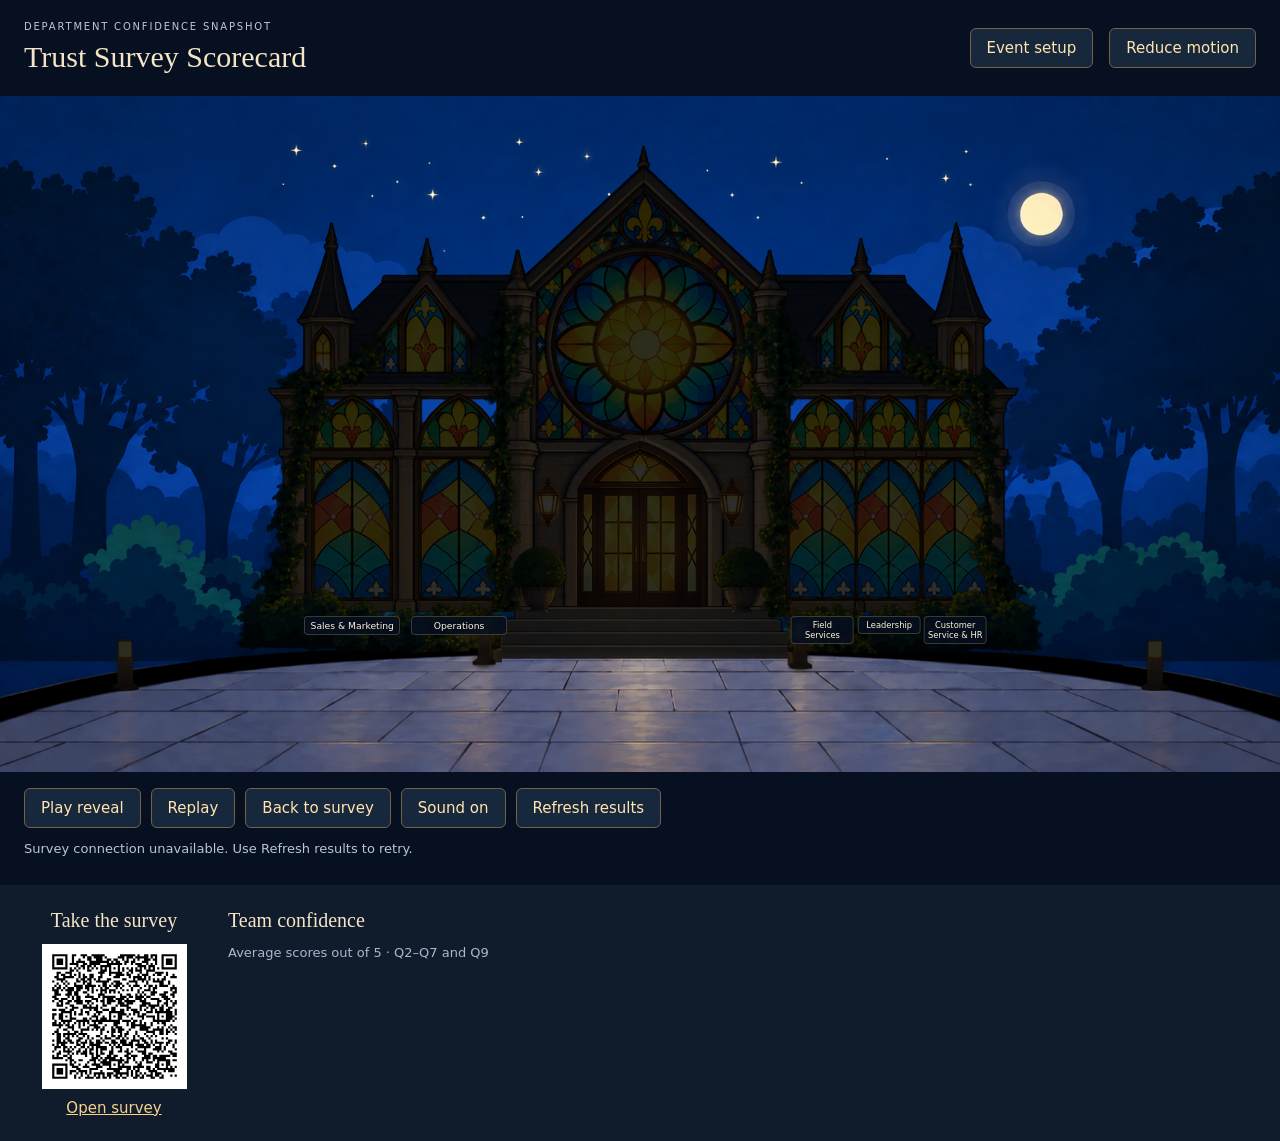
==== index.html @ 2cd88a57 "Load survey.js v=new26" ====
<!doctype html><html lang="en"><head><meta charset="utf-8"><meta name="viewport" content="width=device-width,initial-scale=1"><meta http-equiv="Cache-Control" content="no-cache"><title>Trust Survey Scorecard</title><link rel="stylesheet" href="survey.css?v=new26"></head><body>
<header><div><small>DEPARTMENT CONFIDENCE SNAPSHOT</small><h1>Trust Survey Scorecard</h1></div><button id="settings-open">Event setup</button><button id="access" aria-pressed="false">Reduce motion</button></header>
<main><section class="scene" aria-label="Survey chapel"><img src="assets/layers/00_bg.png" alt="Moonlit woodland"><div id="art"></div><div id="rose" class="result" aria-live="polite"></div><div id="door" class="result"><strong id="percentage"></strong><span>trust their team</span></div><div id="labels"></div></section>
<footer><div class="controls"><button id="play">Play reveal</button><button id="replay">Replay</button><button id="reset">Back to survey</button><button id="sound" aria-pressed="false">Sound on</button><button id="refresh">Refresh results</button></div><p id="status" role="status">Loading survey…</p></footer><section id="reference"><aside><h2>Take the survey</h2><div id="qr" role="link" tabindex="0" aria-label="Open the survey"></div><a id="survey-link" target="_blank" rel="noopener">Open survey</a></aside><section class="scores"><h2>Team confidence</h2><p>Average scores out of 5 · Q2–Q7 and Q9</p><div class="table-scroll"><table id="scores"></table></div></section></section></main>
<dialog id="settings"><form method="dialog"><h2>Event setup</h2><p>Connect a published survey endpoint, or load an exported CSV for this event.</p><label>Live results URL<input id="source-url" type="url" placeholder="https://…"></label><label>Survey form URL<input id="form-url" type="url" placeholder="https://…"></label><label>Or import survey responses<input id="csv-file" type="file" accept=".csv,text/csv"></label><p id="setup-status" role="status"></p><div class="controls"><button id="save-settings" type="button">Save connection</button><button id="default-settings" type="button">Restore default</button><button>Close</button></div></form></dialog>
<script src="js/vendor/qrcode.js"></script><script src="js/config.js"></script><script src="js/datasource.js"></script><script src="js/chapel-data.js"></script><script src="js/qrdisplay.js"></script><script src="js/colorutils.js"></script><script src="js/audio.js"></script><script src="glass.js?v=new26"></script><script src="survey.js?v=new26"></script></body></html>
---- survey.css ----
*{box-sizing:border-box}body{margin:0;background:#061020;color:#f4e5c7;font:15px system-ui,sans-serif}header,footer{padding:16px 24px;max-width:1726px;margin:auto}header{display:flex;justify-content:space-between;align-items:center;gap:16px}small{font-size:10px;letter-spacing:.18em;color:#bdc8d7}h1{font:500 clamp(19px,3vw,30px) Georgia,serif;margin:6px 0}h2{font:500 20px Georgia,serif;margin:0 0 12px}main{max-width:1726px;margin:auto}.scene{position:relative;aspect-ratio:1726/911;isolation:isolate;overflow:hidden}.scene img,#art,#labels{position:absolute;inset:0;width:100%;height:100%}#art{filter:brightness(.38)}.scene img{display:block}.result{position:absolute;transform:translate(-50%,-50%);text-align:center;opacity:0;pointer-events:none;color:#fff5d8;text-shadow:0 2px 5px #160d03,0 0 8px #160d03;background:#271b10c9;border:1px solid #e4c07688;border-radius:6px;padding:5px 9px;z-index:12}#rose{left:50.35%;top:36.77%;max-width:15%;font:bold clamp(10px,1.5vw,27px) Georgia,serif;overflow-wrap:anywhere}#door{left:50%;top:66.4%;width:8.3%}#door strong{display:block;font:bold clamp(13px,2.4vw,40px) Georgia,serif}#door span{font-size:clamp(6px,.7vw,12px);display:block}.team-label{position:absolute;top:75%;transform:translateX(-50%);width:7%;text-align:center;background:#061020dd;border:1px solid #a9945c55;border-radius:4px;padding:3px;color:#fff2d6;font-size:clamp(6px,.65vw,12px)}#reference{display:grid;grid-template-columns:180px 1fr;gap:24px;padding:24px;background:#101c2c}#reference aside{text-align:center}#qr{background:white;padding:8px;width:145px;margin:0 auto 10px}#qr svg{display:block;width:100%;height:auto}a{color:#f6d48b}.scores p{color:#aab8cb;font-size:13px}.table-scroll{overflow:auto}table{border-collapse:collapse;width:100%;font-size:13px}th,td{padding:9px 10px;border-bottom:1px solid #314055;text-align:center}th:first-child{text-align:left}td .score{display:inline-block;border-bottom:3px solid var(--score-color);padding:3px 6px}button{border:1px solid #726144;border-radius:6px;background:#18283c;color:#ffe5b0;padding:10px 16px;font:inherit;cursor:pointer}button:disabled{opacity:.4;cursor:wait}button:focus-visible,a:focus-visible,[tabindex]:focus-visible{outline:3px solid #efc674;outline-offset:4px}.controls{display:flex;gap:10px;flex-wrap:wrap}#status{font-size:13px;color:#b8c6d7}.presenting #reference{display:none}.presenting #labels{opacity:0}.revealed .result{opacity:1}.revealed #labels{opacity:1}.hidden{display:none!important}@media(max-width:700px){header,footer{padding:12px}#reference{grid-template-columns:1fr;padding:16px}#reference aside{display:flex;align-items:center;justify-content:center;gap:18px}#qr{width:100px;margin:0}.team-label{top:76%}button{font-size:12px;padding:8px}#door{padding:3px}#rose{padding:3px}}
#art{filter:none}.result{transition:opacity .2s linear}.animating #labels{visibility:hidden}.animating .controls button:not(#reset){visibility:hidden}.animating header{opacity:.35;transition:opacity 1s}#art img{transform:none;opacity:1}
header{flex-wrap:wrap}header>div{margin-right:auto}dialog{max-width:560px;width:90%;background:#101c2c;color:#f4e5c7;border:1px solid #b79551;border-radius:12px;padding:28px}dialog::backdrop{background:#000a}dialog label{display:block;margin:18px 0}dialog input{display:block;width:100%;padding:10px;margin-top:8px;background:#071020;color:#fff;border:1px solid #8d7954;border-radius:4px}.scores th,.scores td{font-size:14px}#reference aside{align-self:start}#settings-open,#access{position:static}.scene{container-type:inline-size}#rose{font-size:clamp(9px,1.55cqw,27px);width:14%;max-width:14%;background:transparent;border:0;color:#281706;text-shadow:0 1px 2px #ffeec1,0 0 10px #fff1b8}#labels .team-label{font-size:clamp(6px,.72cqw,13px);top:77%;width:7.5%}#door{background:#20160899}
footer{position:relative;bottom:auto;background:#061020;max-width:1726px;width:100%}#labels .team-label:nth-child(n+3){width:4.9%;font-size:clamp(6px,.65cqw,12px)}
.scene{width:min(100%,calc((100svh - 185px)*1.8946));margin-inline:auto}#reference{max-width:1400px;margin:auto}
#sparks{position:absolute;inset:0;z-index:40;pointer-events:none;mix-blend-mode:screen}
#sparks canvas{width:100%;height:100%;display:block}
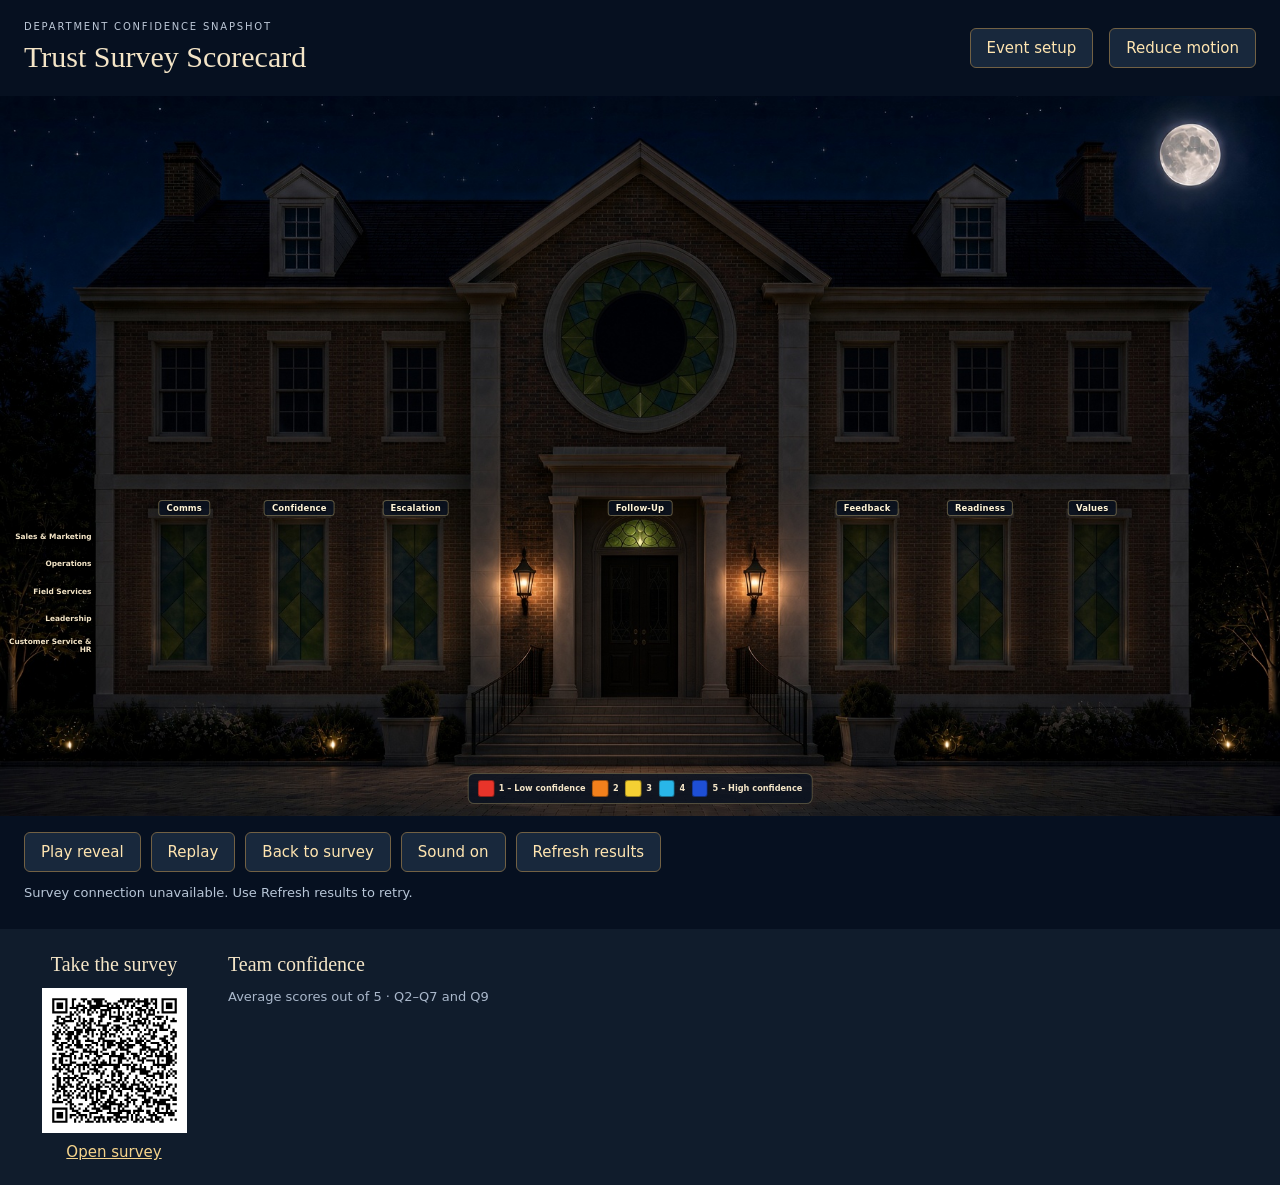
==== commit a1b2116a: "Colonial house reveal: new 16:9 scene, per-window score colours, sound in video Co-Authored-By: Clau" ====
--- a/index.html
+++ b/index.html
@@ -1,6 +1,6 @@
-<!doctype html><html lang="en"><head><meta charset="utf-8"><meta name="viewport" content="width=device-width,initial-scale=1"><meta http-equiv="Cache-Control" content="no-cache"><title>Trust Survey Scorecard</title><link rel="stylesheet" href="survey.css?v=new26"></head><body>
+<!doctype html><html lang="en"><head><meta charset="utf-8"><meta name="viewport" content="width=device-width,initial-scale=1"><meta http-equiv="Cache-Control" content="no-cache"><title>Trust Survey Scorecard</title><link rel="stylesheet" href="survey.css?v=house3"></head><body>
 <header><div><small>DEPARTMENT CONFIDENCE SNAPSHOT</small><h1>Trust Survey Scorecard</h1></div><button id="settings-open">Event setup</button><button id="access" aria-pressed="false">Reduce motion</button></header>
-<main><section class="scene" aria-label="Survey chapel"><img src="assets/layers/00_bg.png" alt="Moonlit woodland"><div id="art"></div><div id="rose" class="result" aria-live="polite"></div><div id="door" class="result"><strong id="percentage"></strong><span>trust their team</span></div><div id="labels"></div></section>
+<main><section class="scene" aria-label="Survey house"><img id="poster" src="assets/house-night.jpg" alt=""><img id="lit" src="assets/house-lit.jpg" alt=""><div id="labels"></div><div id="rose" class="result" aria-live="polite"></div><div id="door" class="result"><strong id="percentage"></strong><span>trust their team</span></div></section>
 <footer><div class="controls"><button id="play">Play reveal</button><button id="replay">Replay</button><button id="reset">Back to survey</button><button id="sound" aria-pressed="false">Sound on</button><button id="refresh">Refresh results</button></div><p id="status" role="status">Loading survey…</p></footer><section id="reference"><aside><h2>Take the survey</h2><div id="qr" role="link" tabindex="0" aria-label="Open the survey"></div><a id="survey-link" target="_blank" rel="noopener">Open survey</a></aside><section class="scores"><h2>Team confidence</h2><p>Average scores out of 5 · Q2–Q7 and Q9</p><div class="table-scroll"><table id="scores"></table></div></section></section></main>
 <dialog id="settings"><form method="dialog"><h2>Event setup</h2><p>Connect a published survey endpoint, or load an exported CSV for this event.</p><label>Live results URL<input id="source-url" type="url" placeholder="https://…"></label><label>Survey form URL<input id="form-url" type="url" placeholder="https://…"></label><label>Or import survey responses<input id="csv-file" type="file" accept=".csv,text/csv"></label><p id="setup-status" role="status"></p><div class="controls"><button id="save-settings" type="button">Save connection</button><button id="default-settings" type="button">Restore default</button><button>Close</button></div></form></dialog>
-<script src="js/vendor/qrcode.js"></script><script src="js/config.js"></script><script src="js/datasource.js"></script><script src="js/chapel-data.js"></script><script src="js/qrdisplay.js"></script><script src="js/colorutils.js"></script><script src="js/audio.js"></script><script src="glass.js?v=new26"></script><script src="survey.js?v=new26"></script></body></html>
+<script src="js/vendor/qrcode.js"></script><script src="js/config.js"></script><script src="js/datasource.js"></script><script src="js/chapel-data.js"></script><script src="js/qrdisplay.js"></script><script src="js/colorutils.js"></script><script src="survey.js?v=house3"></script></body></html>
--- a/survey.css
+++ b/survey.css
@@ -5,3 +5,28 @@
 .scene{width:min(100%,calc((100svh - 185px)*1.8946));margin-inline:auto}#reference{max-width:1400px;margin:auto}
 #sparks{position:absolute;inset:0;z-index:40;pointer-events:none;mix-blend-mode:screen}
 #sparks canvas{width:100%;height:100%;display:block}
+
+/* ---- colonial house scene (16:9, coordinates are % of the 1792x1008 artwork) ---- */
+main{max-width:1920px}
+.scene{aspect-ratio:16/9;container-type:inline-size;background:#040a18}
+.scene #poster,.scene #lit{position:absolute;inset:0;width:100%;height:100%;object-fit:cover}
+#lit{opacity:0;transition:opacity 1.6s ease}
+#reveal-video{object-fit:cover!important}
+#tints{position:absolute;inset:0;z-index:2;pointer-events:none;opacity:0;transition:opacity .6s ease}
+#tints.on{opacity:1}
+.tint{position:absolute;mix-blend-mode:color}
+.tint.multiply{mix-blend-mode:multiply;opacity:.35}
+#labels{z-index:6;transition:opacity .5s ease}
+.qchip{position:absolute;transform:translateX(-50%);padding:.15cqw .55cqw;font:600 .66cqw/1.2 system-ui,sans-serif;letter-spacing:.02em;color:#fff5d8;background:#0a1220d9;border:1px solid #d9c07a66;border-radius:.3cqw;white-space:nowrap;text-shadow:0 1px 2px #000}
+.tlabel{position:absolute;right:calc(100% - 7.15%);width:6.7%;text-align:right;font:600 .58cqw/1.15 system-ui,sans-serif;color:#f4e5c7;text-shadow:0 1px 3px #000,0 0 6px #000;transform:translateY(-50%)}
+#legend{position:absolute;left:50%;bottom:1.6%;transform:translateX(-50%);display:flex;gap:.5cqw;align-items:stretch;padding:.5cqw .7cqw;background:#0a1220d9;border:1px solid #d9c07a55;border-radius:.5cqw}
+#legend div{display:flex;align-items:center;gap:.35cqw;font:600 .64cqw/1.15 system-ui,sans-serif;color:#f4e5c7;white-space:nowrap}
+#legend i{display:block;width:1.3cqw;height:1.3cqw;border-radius:.25cqw;border:1px solid #0006}
+.result{z-index:12}
+#rose{left:50%;top:33.3%;width:7%;background:none!important;border:0!important;text-shadow:0 1px 2px #fff8;color:#3b2a10;font:700 1.3cqw Georgia,serif;overflow-wrap:normal;padding:0}
+#door{left:50%;top:70%;width:6.4%;background:none!important;border:0!important;color:#2b1a06;text-shadow:0 1px 2px #ffe9b0aa;padding:0}
+#door strong{font:700 2.7cqw Georgia,serif!important}
+#door span{font:600 .6cqw system-ui!important;color:#2b1a06;text-shadow:0 1px 2px #ffe9b0aa}
+.revealed #labels{opacity:1}
+
+#tintcv{position:absolute;inset:0;width:100%;height:100%;z-index:2;pointer-events:none}
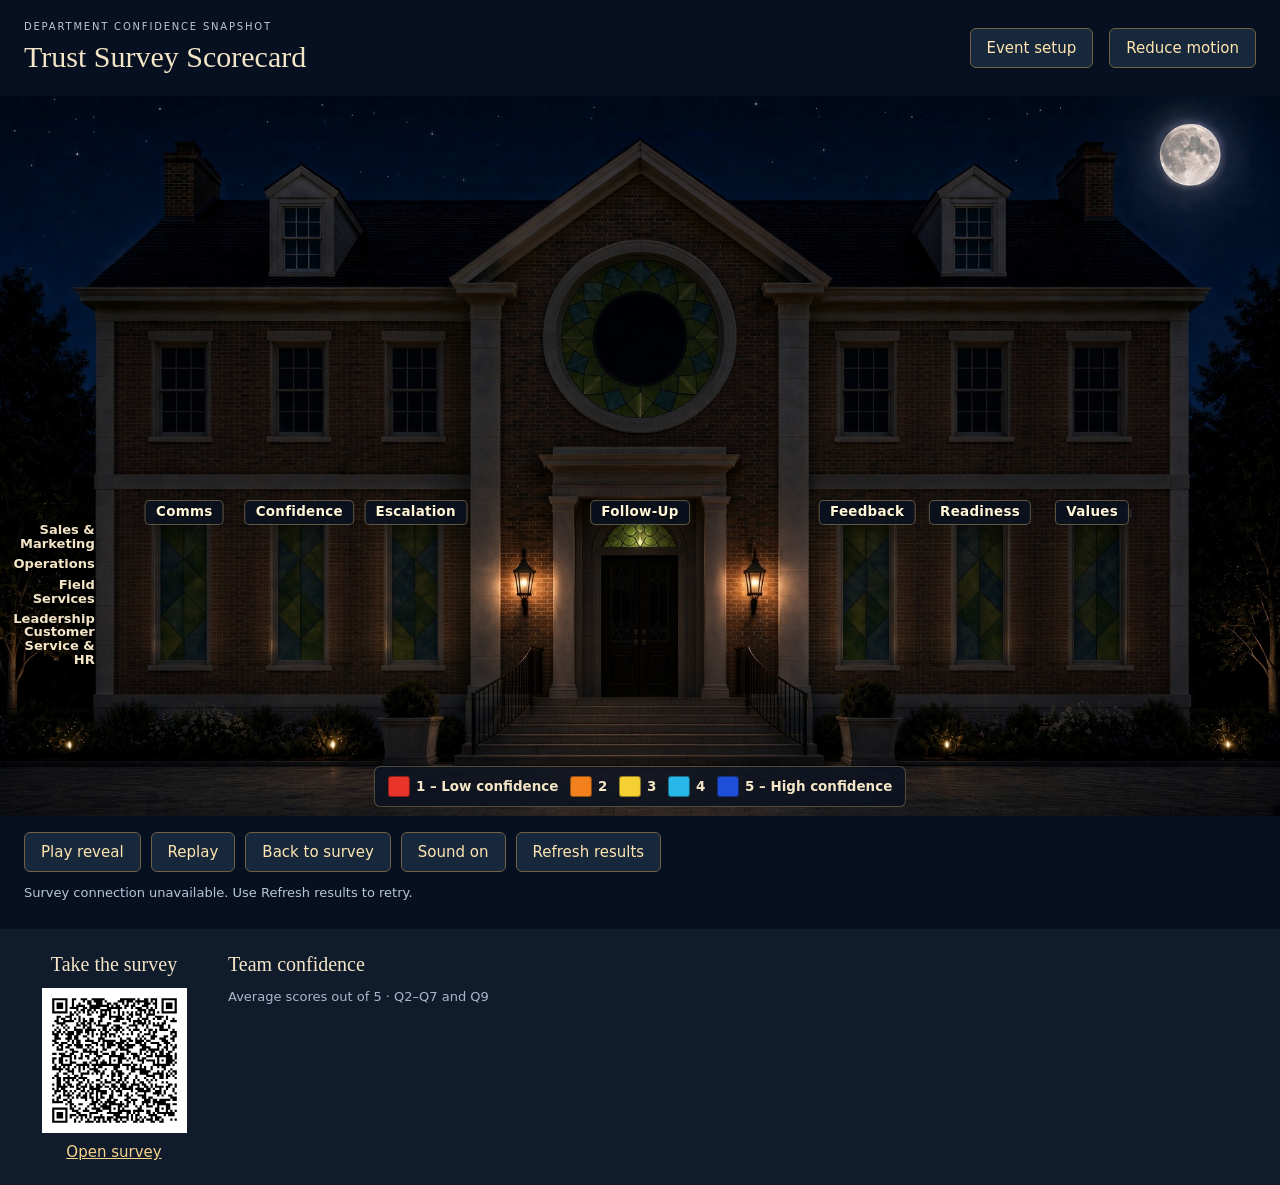
==== commit 2f4d0c66: "Door percentage counts up; larger labels, legend and door text Co-Authored-By: Claude Sonnet 5 <nore" ====
--- a/index.html
+++ b/index.html
@@ -1,6 +1,6 @@
-<!doctype html><html lang="en"><head><meta charset="utf-8"><meta name="viewport" content="width=device-width,initial-scale=1"><meta http-equiv="Cache-Control" content="no-cache"><title>Trust Survey Scorecard</title><link rel="stylesheet" href="survey.css?v=house3"></head><body>
+<!doctype html><html lang="en"><head><meta charset="utf-8"><meta name="viewport" content="width=device-width,initial-scale=1"><meta http-equiv="Cache-Control" content="no-cache"><title>Trust Survey Scorecard</title><link rel="stylesheet" href="survey.css?v=house5"></head><body>
 <header><div><small>DEPARTMENT CONFIDENCE SNAPSHOT</small><h1>Trust Survey Scorecard</h1></div><button id="settings-open">Event setup</button><button id="access" aria-pressed="false">Reduce motion</button></header>
 <main><section class="scene" aria-label="Survey house"><img id="poster" src="assets/house-night.jpg" alt=""><img id="lit" src="assets/house-lit.jpg" alt=""><div id="labels"></div><div id="rose" class="result" aria-live="polite"></div><div id="door" class="result"><strong id="percentage"></strong><span>trust their team</span></div></section>
 <footer><div class="controls"><button id="play">Play reveal</button><button id="replay">Replay</button><button id="reset">Back to survey</button><button id="sound" aria-pressed="false">Sound on</button><button id="refresh">Refresh results</button></div><p id="status" role="status">Loading survey…</p></footer><section id="reference"><aside><h2>Take the survey</h2><div id="qr" role="link" tabindex="0" aria-label="Open the survey"></div><a id="survey-link" target="_blank" rel="noopener">Open survey</a></aside><section class="scores"><h2>Team confidence</h2><p>Average scores out of 5 · Q2–Q7 and Q9</p><div class="table-scroll"><table id="scores"></table></div></section></section></main>
 <dialog id="settings"><form method="dialog"><h2>Event setup</h2><p>Connect a published survey endpoint, or load an exported CSV for this event.</p><label>Live results URL<input id="source-url" type="url" placeholder="https://…"></label><label>Survey form URL<input id="form-url" type="url" placeholder="https://…"></label><label>Or import survey responses<input id="csv-file" type="file" accept=".csv,text/csv"></label><p id="setup-status" role="status"></p><div class="controls"><button id="save-settings" type="button">Save connection</button><button id="default-settings" type="button">Restore default</button><button>Close</button></div></form></dialog>
-<script src="js/vendor/qrcode.js"></script><script src="js/config.js"></script><script src="js/datasource.js"></script><script src="js/chapel-data.js"></script><script src="js/qrdisplay.js"></script><script src="js/colorutils.js"></script><script src="survey.js?v=house3"></script></body></html>
+<script src="js/vendor/qrcode.js"></script><script src="js/config.js"></script><script src="js/datasource.js"></script><script src="js/chapel-data.js"></script><script src="js/qrdisplay.js"></script><script src="js/colorutils.js"></script><script src="survey.js?v=house5"></script></body></html>
--- a/survey.css
+++ b/survey.css
@@ -30,3 +30,15 @@
 .revealed #labels{opacity:1}
 
 #tintcv{position:absolute;inset:0;width:100%;height:100%;z-index:2;pointer-events:none}
+
+/* larger on-house text (readable from the back of a room) */
+.qchip{font-size:1.05cqw;padding:.25cqw .8cqw;border-radius:.4cqw}
+.tlabel{font-size:.92cqw;width:7.2%;right:calc(100% - 7.4%);line-height:1.1}
+#legend{padding:.7cqw 1cqw;gap:.9cqw;bottom:1.2%}
+#legend div{font-size:1.05cqw;gap:.5cqw}
+#legend i{width:1.7cqw;height:1.7cqw}
+#door{width:7.4%;top:69%}
+#door strong{font-size:3.5cqw!important;line-height:1}
+#door span{font-size:.95cqw!important;display:block;line-height:1.1;font-weight:700}
+.tlabel{font-size:1.02cqw}
+#door span{font-size:1.15cqw!important}
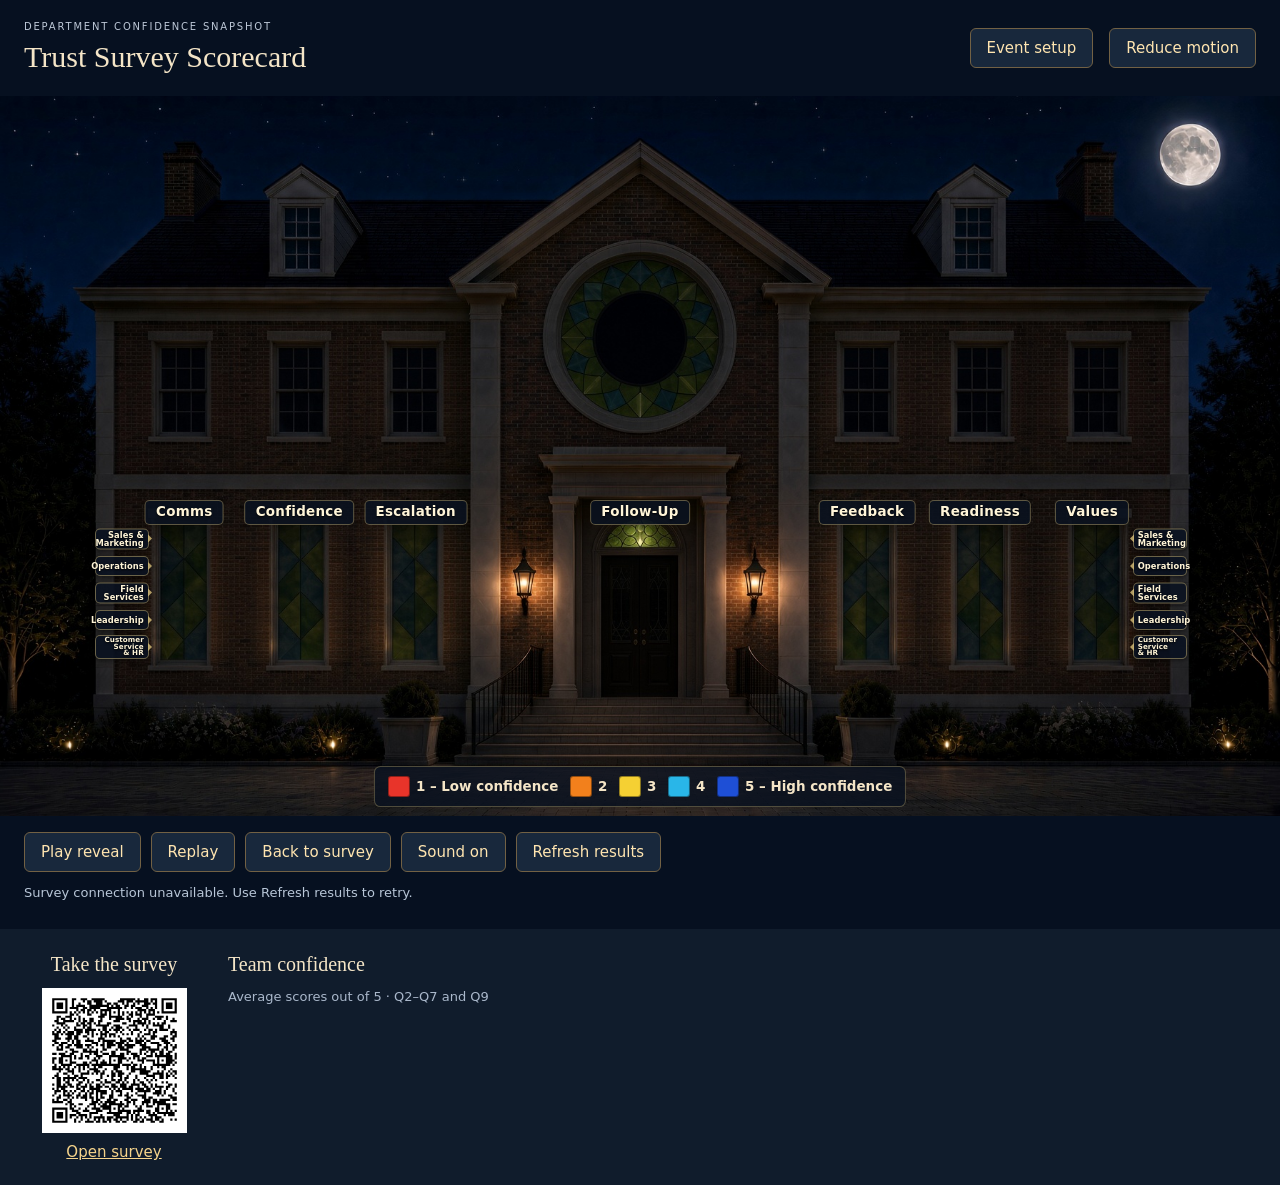
==== commit 60d3fb37: "Team panes and team labels on the house - js/team-panes.js: each question window is painted live fro" ====
--- a/index.html
+++ b/index.html
@@ -1,6 +1,6 @@
-<!doctype html><html lang="en"><head><meta charset="utf-8"><meta name="viewport" content="width=device-width,initial-scale=1"><meta http-equiv="Cache-Control" content="no-cache"><title>Trust Survey Scorecard</title><link rel="stylesheet" href="survey.css?v=house5"></head><body>
+<!doctype html><html lang="en"><head><meta charset="utf-8"><meta name="viewport" content="width=device-width,initial-scale=1"><meta http-equiv="Cache-Control" content="no-cache"><title>Trust Survey Scorecard</title><link rel="stylesheet" href="survey.css?v=house9"></head><body>
 <header><div><small>DEPARTMENT CONFIDENCE SNAPSHOT</small><h1>Trust Survey Scorecard</h1></div><button id="settings-open">Event setup</button><button id="access" aria-pressed="false">Reduce motion</button></header>
 <main><section class="scene" aria-label="Survey house"><img id="poster" src="assets/house-night.jpg" alt=""><img id="lit" src="assets/house-lit.jpg" alt=""><div id="labels"></div><div id="rose" class="result" aria-live="polite"></div><div id="door" class="result"><strong id="percentage"></strong><span>trust their team</span></div></section>
 <footer><div class="controls"><button id="play">Play reveal</button><button id="replay">Replay</button><button id="reset">Back to survey</button><button id="sound" aria-pressed="false">Sound on</button><button id="refresh">Refresh results</button></div><p id="status" role="status">Loading survey…</p></footer><section id="reference"><aside><h2>Take the survey</h2><div id="qr" role="link" tabindex="0" aria-label="Open the survey"></div><a id="survey-link" target="_blank" rel="noopener">Open survey</a></aside><section class="scores"><h2>Team confidence</h2><p>Average scores out of 5 · Q2–Q7 and Q9</p><div class="table-scroll"><table id="scores"></table></div></section></section></main>
 <dialog id="settings"><form method="dialog"><h2>Event setup</h2><p>Connect a published survey endpoint, or load an exported CSV for this event.</p><label>Live results URL<input id="source-url" type="url" placeholder="https://…"></label><label>Survey form URL<input id="form-url" type="url" placeholder="https://…"></label><label>Or import survey responses<input id="csv-file" type="file" accept=".csv,text/csv"></label><p id="setup-status" role="status"></p><div class="controls"><button id="save-settings" type="button">Save connection</button><button id="default-settings" type="button">Restore default</button><button>Close</button></div></form></dialog>
-<script src="js/vendor/qrcode.js"></script><script src="js/config.js"></script><script src="js/datasource.js"></script><script src="js/chapel-data.js"></script><script src="js/qrdisplay.js"></script><script src="js/colorutils.js"></script><script src="survey.js?v=house5"></script></body></html>
+<script src="js/vendor/qrcode.js"></script><script src="js/config.js"></script><script src="js/datasource.js"></script><script src="js/chapel-data.js"></script><script src="js/qrdisplay.js"></script><script src="js/colorutils.js"></script><script src="js/team-panes.js?v=house9"></script><script src="survey.js?v=house9"></script></body></html>
--- a/survey.css
+++ b/survey.css
@@ -18,7 +18,6 @@
 .tint.multiply{mix-blend-mode:multiply;opacity:.35}
 #labels{z-index:6;transition:opacity .5s ease}
 .qchip{position:absolute;transform:translateX(-50%);padding:.15cqw .55cqw;font:600 .66cqw/1.2 system-ui,sans-serif;letter-spacing:.02em;color:#fff5d8;background:#0a1220d9;border:1px solid #d9c07a66;border-radius:.3cqw;white-space:nowrap;text-shadow:0 1px 2px #000}
-.tlabel{position:absolute;right:calc(100% - 7.15%);width:6.7%;text-align:right;font:600 .58cqw/1.15 system-ui,sans-serif;color:#f4e5c7;text-shadow:0 1px 3px #000,0 0 6px #000;transform:translateY(-50%)}
 #legend{position:absolute;left:50%;bottom:1.6%;transform:translateX(-50%);display:flex;gap:.5cqw;align-items:stretch;padding:.5cqw .7cqw;background:#0a1220d9;border:1px solid #d9c07a55;border-radius:.5cqw}
 #legend div{display:flex;align-items:center;gap:.35cqw;font:600 .64cqw/1.15 system-ui,sans-serif;color:#f4e5c7;white-space:nowrap}
 #legend i{display:block;width:1.3cqw;height:1.3cqw;border-radius:.25cqw;border:1px solid #0006}
@@ -33,12 +32,26 @@
 
 /* larger on-house text (readable from the back of a room) */
 .qchip{font-size:1.05cqw;padding:.25cqw .8cqw;border-radius:.4cqw}
-.tlabel{font-size:.92cqw;width:7.2%;right:calc(100% - 7.4%);line-height:1.1}
 #legend{padding:.7cqw 1cqw;gap:.9cqw;bottom:1.2%}
 #legend div{font-size:1.05cqw;gap:.5cqw}
 #legend i{width:1.7cqw;height:1.7cqw}
 #door{width:7.4%;top:69%}
 #door strong{font-size:3.5cqw!important;line-height:1}
 #door span{font-size:.95cqw!important;display:block;line-height:1.1;font-weight:700}
-.tlabel{font-size:1.02cqw}
 #door span{font-size:1.15cqw!important}
+/* final lit picture has a dark wooden door and a detailed rose centre */
+#door strong{color:#fff3cf!important;text-shadow:0 0 .6cqw #000,0 .1cqw .3cqw #000!important}
+#door span{color:#fff3cf!important;text-shadow:0 0 .5cqw #000,0 .1cqw .25cqw #000!important}
+#rose{background:radial-gradient(circle,#fff6d8f2 0,#fff6d8ee 58%,#fff6d800 74%)!important;padding:.6cqw 0!important}
+/* labels (questions, teams) stay on the house at all times; the score guide hides during the reveal like #reference */
+.presenting #labels,.animating #labels,.revealed #labels,#labels{opacity:1!important;visibility:visible!important}
+.presenting #legend{display:none}
+
+/* team chips on the brick, centred on each pane row (same look as .qchip, small gold arrow toward the window) */
+.tchip{position:absolute;transform:translateY(-50%);width:4.2%;box-sizing:border-box;padding:.1cqw .3cqw;font:600 .65cqw/.98 system-ui,sans-serif;letter-spacing:.01em;color:#fff5d8;background:#0a1220e0;border:1px solid #d9c07a77;border-radius:.4cqw;white-space:pre;text-shadow:0 1px 2px #000;box-shadow:0 .1cqw .4cqw #0008;display:flex;align-items:center;min-height:1.55cqw}
+.tchip-L{justify-content:flex-end;text-align:right}
+.tchip-R{justify-content:flex-start;text-align:left}
+.tchip::after{content:'';position:absolute;top:50%;width:0;height:0;border:.32cqw solid transparent;transform:translateY(-50%)}
+.tchip-L::after{left:100%;border-left-color:#d9c07acc;border-right:0}
+.tchip-R::after{right:100%;border-right-color:#d9c07acc;border-left:0}
+.tchip-3{font-size:.56cqw;line-height:.9}
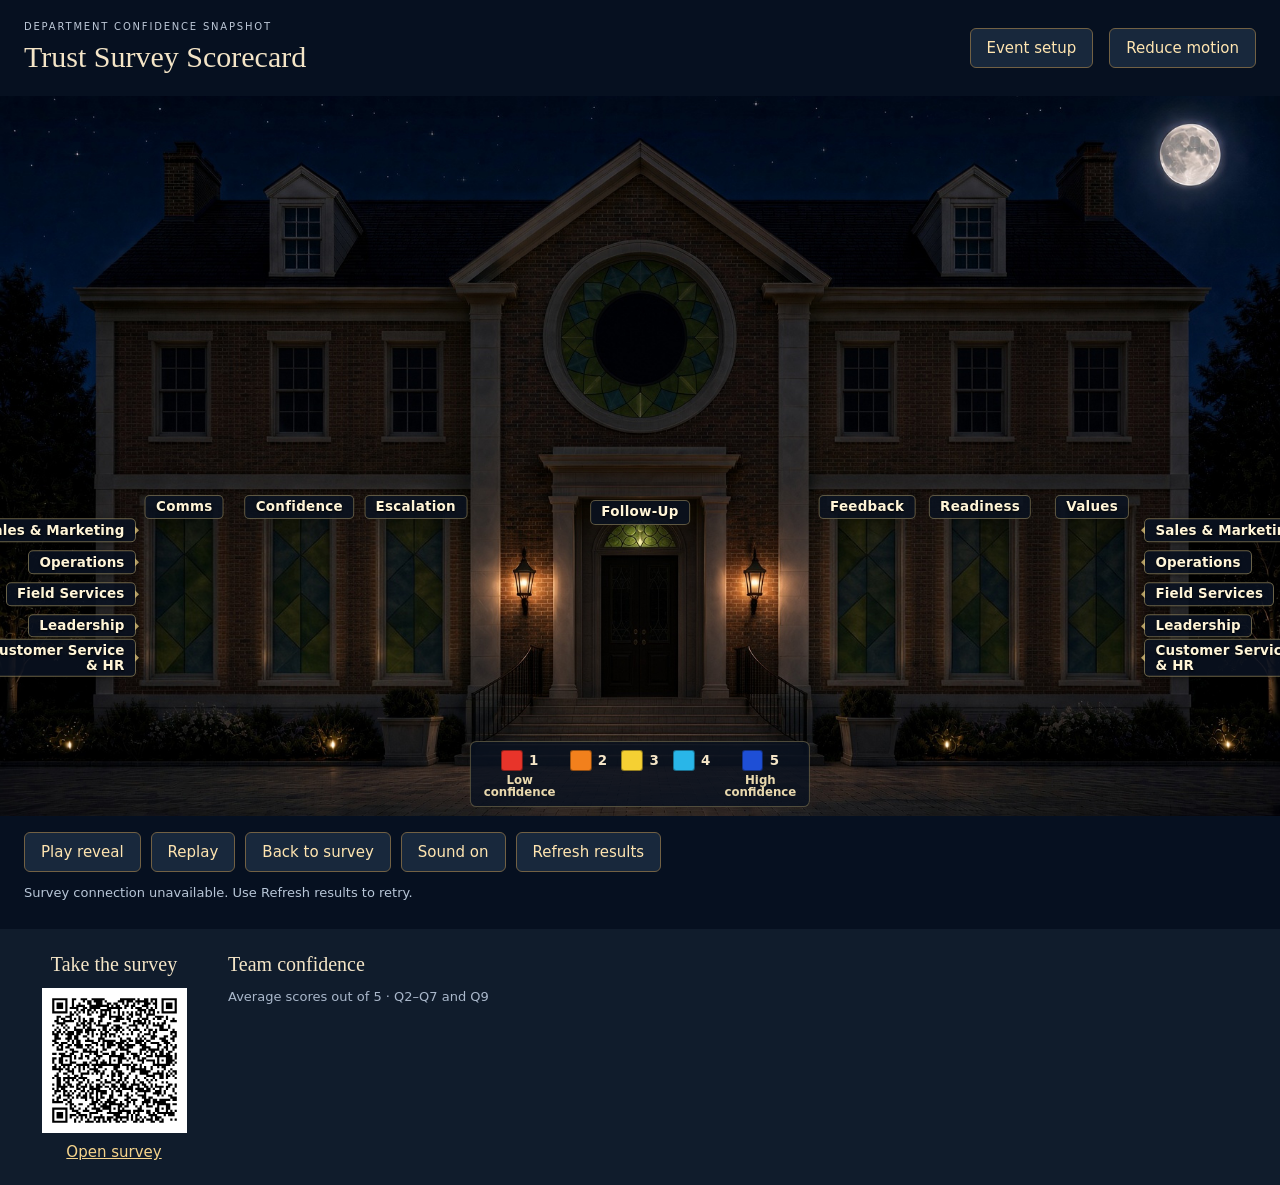
==== commit 0688e398: "Round 3 feedback: bigger lower windows, larger team names, compact stacked legend, more explosive re" ====
--- a/index.html
+++ b/index.html
@@ -1,6 +1,6 @@
-<!doctype html><html lang="en"><head><meta charset="utf-8"><meta name="viewport" content="width=device-width,initial-scale=1"><meta http-equiv="Cache-Control" content="no-cache"><title>Trust Survey Scorecard</title><link rel="stylesheet" href="survey.css?v=house9"></head><body>
+<!doctype html><html lang="en"><head><meta charset="utf-8"><meta name="viewport" content="width=device-width,initial-scale=1"><meta http-equiv="Cache-Control" content="no-cache"><title>Trust Survey Scorecard</title><link rel="stylesheet" href="survey.css?v=house10"></head><body>
 <header><div><small>DEPARTMENT CONFIDENCE SNAPSHOT</small><h1>Trust Survey Scorecard</h1></div><button id="settings-open">Event setup</button><button id="access" aria-pressed="false">Reduce motion</button></header>
 <main><section class="scene" aria-label="Survey house"><img id="poster" src="assets/house-night.jpg" alt=""><img id="lit" src="assets/house-lit.jpg" alt=""><div id="labels"></div><div id="rose" class="result" aria-live="polite"></div><div id="door" class="result"><strong id="percentage"></strong><span>trust their team</span></div></section>
 <footer><div class="controls"><button id="play">Play reveal</button><button id="replay">Replay</button><button id="reset">Back to survey</button><button id="sound" aria-pressed="false">Sound on</button><button id="refresh">Refresh results</button></div><p id="status" role="status">Loading survey…</p></footer><section id="reference"><aside><h2>Take the survey</h2><div id="qr" role="link" tabindex="0" aria-label="Open the survey"></div><a id="survey-link" target="_blank" rel="noopener">Open survey</a></aside><section class="scores"><h2>Team confidence</h2><p>Average scores out of 5 · Q2–Q7 and Q9</p><div class="table-scroll"><table id="scores"></table></div></section></section></main>
 <dialog id="settings"><form method="dialog"><h2>Event setup</h2><p>Connect a published survey endpoint, or load an exported CSV for this event.</p><label>Live results URL<input id="source-url" type="url" placeholder="https://…"></label><label>Survey form URL<input id="form-url" type="url" placeholder="https://…"></label><label>Or import survey responses<input id="csv-file" type="file" accept=".csv,text/csv"></label><p id="setup-status" role="status"></p><div class="controls"><button id="save-settings" type="button">Save connection</button><button id="default-settings" type="button">Restore default</button><button>Close</button></div></form></dialog>
-<script src="js/vendor/qrcode.js"></script><script src="js/config.js"></script><script src="js/datasource.js"></script><script src="js/chapel-data.js"></script><script src="js/qrdisplay.js"></script><script src="js/colorutils.js"></script><script src="js/team-panes.js?v=house9"></script><script src="survey.js?v=house9"></script></body></html>
+<script src="js/vendor/qrcode.js"></script><script src="js/config.js"></script><script src="js/datasource.js"></script><script src="js/chapel-data.js"></script><script src="js/qrdisplay.js"></script><script src="js/colorutils.js"></script><script src="js/team-panes.js?v=house10"></script><script src="survey.js?v=house10"></script></body></html>
--- a/survey.css
+++ b/survey.css
@@ -55,3 +55,12 @@
 .tchip-L::after{left:100%;border-left-color:#d9c07acc;border-right:0}
 .tchip-R::after{right:100%;border-right-color:#d9c07acc;border-left:0}
 .tchip-3{font-size:.56cqw;line-height:.9}
+
+/* round 3 feedback: team names as large as the question names; compact stacked score guide */
+.tchip{width:auto;max-width:11cqw;padding:.25cqw .8cqw;font:600 1.05cqw/1.12 system-ui,sans-serif;border-radius:.4cqw;min-height:0}
+.tchip-3{font-size:1.05cqw;line-height:1.12}
+.qchip{font-size:1.05cqw}
+#legend{align-items:flex-start;gap:1.1cqw;padding:.6cqw 1cqw}
+#legend div{flex-direction:column;align-items:center;gap:.2cqw;font-size:1.05cqw}
+#legend .lrow{display:flex;align-items:center;gap:.5cqw}
+#legend em{font-style:normal;font-size:.92cqw;line-height:1.05;text-align:center;white-space:pre;color:#e9d9ae;min-height:1.6cqw}
